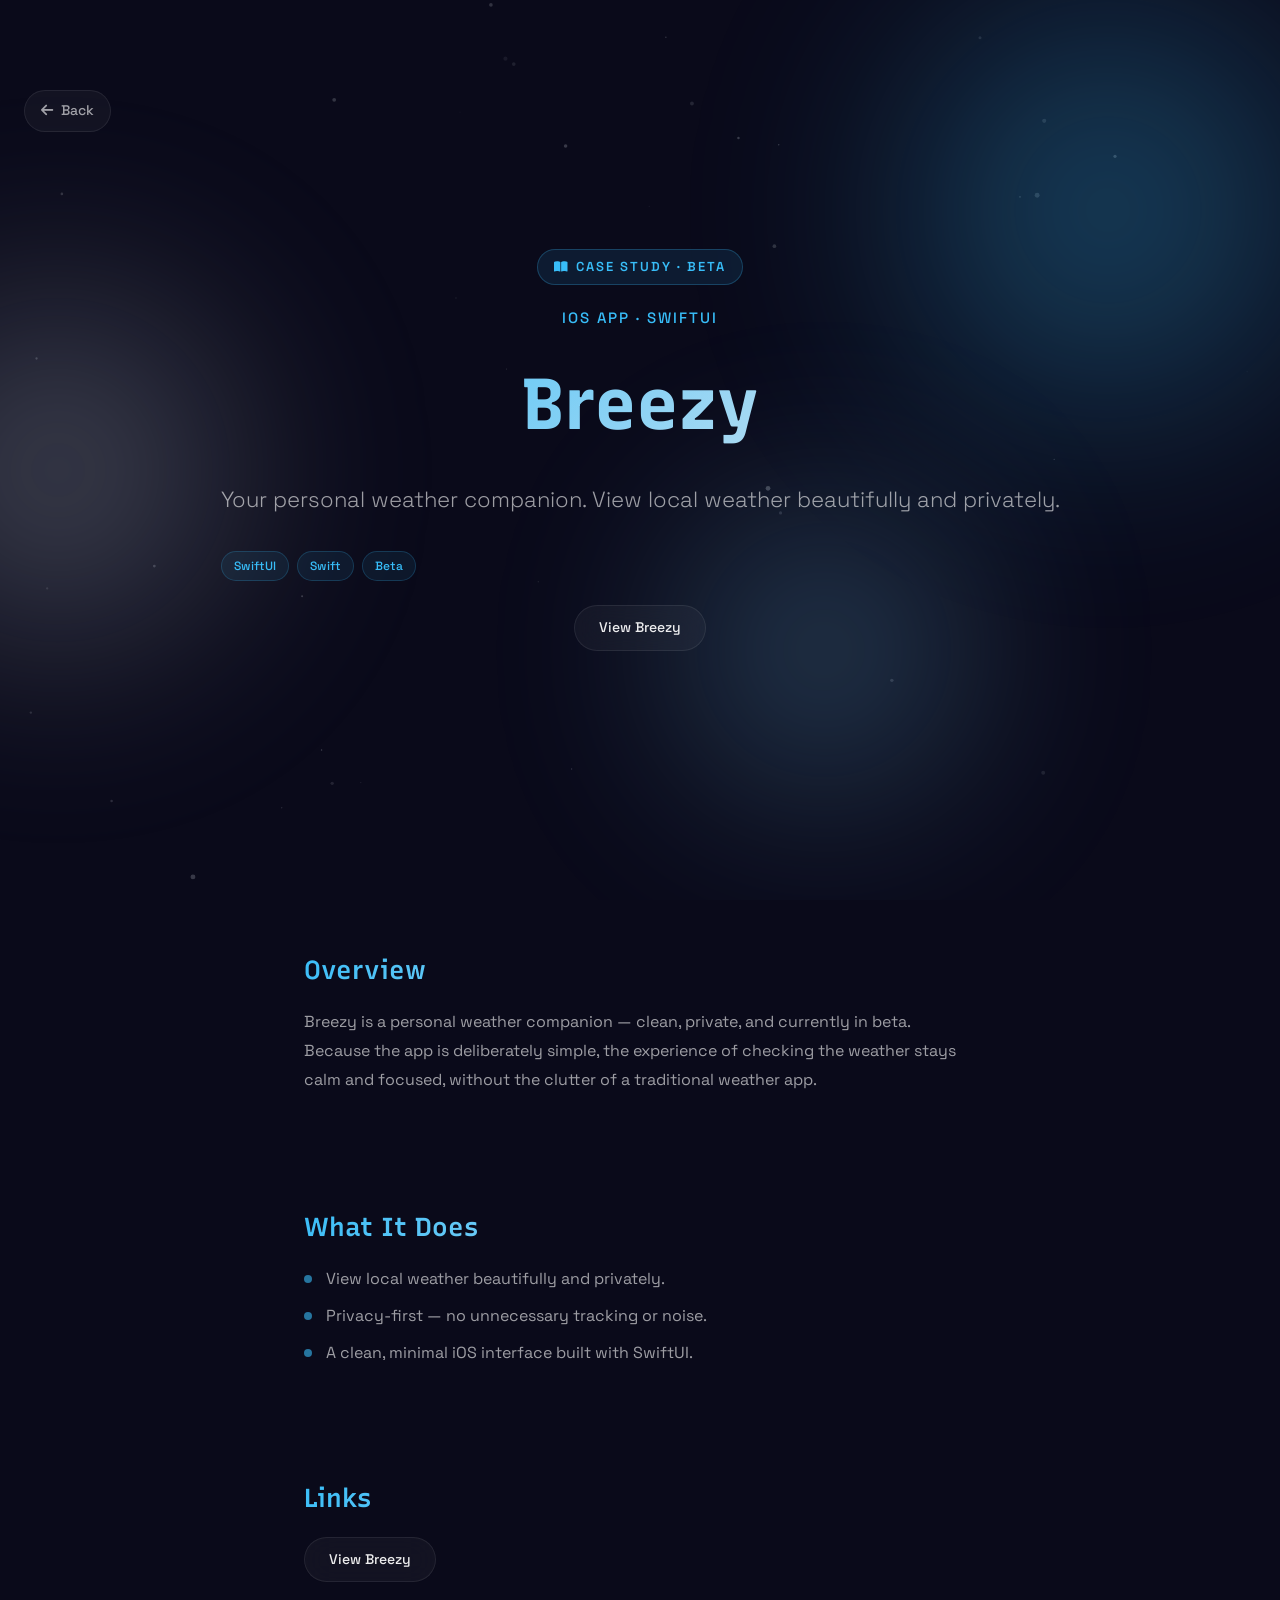
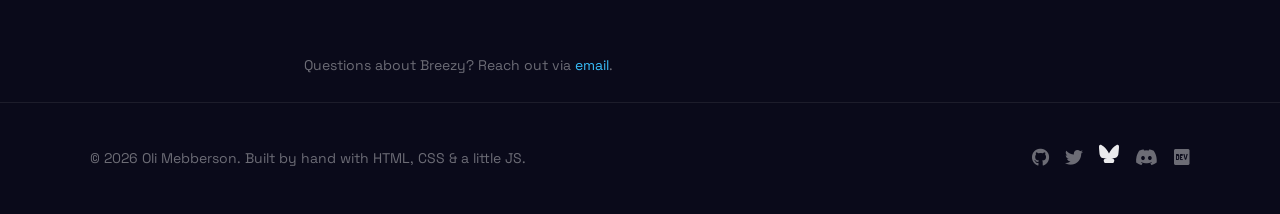
==== projects/breezy/index.html @ ae1f7c69 "Add Ask Oli floating chat backed by Groq via Cloudflare Worker. Scope the assistant to Oli and his p" ====
<!DOCTYPE html>
<html lang="en">

<head>
    <meta charset="UTF-8">
    <meta name="viewport" content="width=device-width, initial-scale=1.0">
    <meta name="description" content="Breezy — your personal weather companion. View local weather beautifully and privately. Currently in beta.">
    <meta property="og:title" content="Breezy | Oli Mebberson">
    <meta property="og:description" content="Your personal weather companion. View local weather beautifully and privately. Currently in beta.">
    <meta property="og:url" content="https://oli.mebberson.com/projects/breezy/">
    <meta property="og:type" content="website">
    <meta name="twitter:card" content="summary_large_image">
    <meta name="twitter:title" content="Breezy | Oli Mebberson">
    <meta name="twitter:description" content="Your personal weather companion. View local weather beautifully and privately.">
    <title>Breezy | Oli Mebberson</title>
    <link rel="preconnect" href="https://fonts.googleapis.com">
    <link rel="preconnect" href="https://fonts.gstatic.com" crossorigin>
    <link href="https://fonts.googleapis.com/css2?family=Recursive:wght@400;600;700&family=Space+Grotesk:wght@300;400;500;600;700&display=swap" rel="stylesheet">
    <link rel="stylesheet" href="../../styles.css">
    <link href="https://cdnjs.cloudflare.com/ajax/libs/font-awesome/6.5.1/css/all.min.css" rel="stylesheet">
    <link rel="icon" href="../../images/favicon.png" type="image/x-icon">
</head>

<body>
    <div id="loader" class="loader">
        <div class="loader-spinner"></div>
    </div>

    <div id="toast" class="toast">Copied!</div>

    <div id="scroll-progress"></div>

    <canvas id="particles"></canvas>

    <nav id="navbar" class="navbar">
        <div class="nav-inner">
            <a href="../../" class="nav-logo">OM</a>
            <div class="nav-links">
                <a href="../../#about" class="nav-link">About</a>
                <a href="../../#projects" class="nav-link">Projects</a>
                <a href="../../#timeline" class="nav-link">Journey</a>
                <a href="../../#tech-stack" class="nav-link">Tech</a>
                <a href="../../#contact" class="nav-link">Contact</a>
            </div>
            <button class="nav-toggle" aria-label="Toggle navigation">
                <span></span>
                <span></span>
                <span></span>
            </button>
        </div>
        <div class="nav-mobile">
            <a href="../../#about" class="nav-link">About</a>
            <a href="../../#projects" class="nav-link">Projects</a>
            <a href="../../#timeline" class="nav-link">Journey</a>
            <a href="../../#tech-stack" class="nav-link">Tech</a>
            <a href="../../#contact" class="nav-link">Contact</a>
        </div>
    </nav>

    <div class="orbs" aria-hidden="true">
        <div class="orb-parallax orb-parallax-1">
            <div class="orb orb-1"></div>
        </div>
        <div class="orb-parallax orb-parallax-2">
            <div class="orb orb-2"></div>
        </div>
        <div class="orb-parallax orb-parallax-3">
            <div class="orb orb-3"></div>
        </div>
    </div>

    <header>
        <section id="hero">
            <a href="../../#projects" class="project-back"><i class="fas fa-arrow-left"></i>&nbsp; Back</a>
            <div class="hero-content">
                <span class="case-study-tag"><i class="fas fa-book-open"></i>Case Study &middot; Beta</span>
                <div class="project-hero-role">iOS App &middot; SwiftUI</div>
                <h1>Breezy</h1>
                <p>Your personal weather companion. View local weather beautifully and privately.</p>
                <div class="cs-meta">
                    <span class="tag">SwiftUI</span>
                    <span class="tag">Swift</span>
                    <span class="tag">Beta</span>
                </div>
                <div class="cs-links" style="justify-content: center;">
                    <a href="https://olii-dev.github.io/breezy-site/" target="_blank"
                        class="project-link">View Breezy</a>
                </div>
            </div>
        </section>
    </header>

    <main>
        <section class="cs-section">
            <h2>Overview</h2>
            <p>Breezy is a personal weather companion — clean, private, and currently in beta. Because the app is
                deliberately simple, the experience of checking the weather stays calm and focused, without the
                clutter of a traditional weather app.</p>
        </section>

        <section class="cs-section">
            <h2>What It Does</h2>
            <ul>
                <li>View local weather beautifully and privately.</li>
                <li>Privacy-first — no unnecessary tracking or noise.</li>
                <li>A clean, minimal iOS interface built with SwiftUI.</li>
            </ul>
        </section>

        <section class="cs-section">
            <h2>Links</h2>
            <div class="cs-links">
                <a href="https://olii-dev.github.io/breezy-site/" target="_blank"
                    class="project-link">View Breezy</a>
            </div>
        </section>

        <div class="cs-note">
            <p>Questions about Breezy? Reach out via <a href="mailto:oli@mebberson.com"
                    class="fancy-underline" id="email-copy">email</a>.</p>
        </div>
    </main>

    <footer>
        <div class="footer-inner">
            <p>&copy; 2026 Oli Mebberson. Built by hand with HTML, CSS & a little JS.</p>
            <div class="footer-links">
                <a href="https://github.com/olii-dev" target="_blank" aria-label="GitHub"><i class="fab fa-github"></i></a>
                <a href="https://twitter.com/olii_dev" target="_blank" aria-label="Twitter"><i class="fab fa-twitter"></i></a>
                <a href="https://bsky.app/profile/funnylollypop.bsky.social" target="_blank" aria-label="Bluesky"><svg class="social-icon" viewBox="0 0 64 57" fill="currentColor" xmlns="http://www.w3.org/2000/svg"><path d="M13.873 3.805C21.21 9.332 29.103 20.537 32 26.55c2.897-6.013 10.79-17.218 18.127-22.745C56.965-2.284 64-4.436 64 6.13c0 2.566-1.468 21.533-2.326 24.63C59.18 40.79 48.438 43.73 38.265 41.14c10.932 1.89 13.686 7.724 7.69 15.858L32 57l-13.955-.002c-5.996-8.134-3.242-13.968 7.69-15.858-15.173 2.59-20.915-.35-23.409-10.38C1.468 27.663 0 8.696 0 6.13 0-4.436 7.035-2.284 13.873 3.805z"/></svg></a>
                <a href="https://discord.gg/Trxcqusfgc" target="_blank" aria-label="Discord"><i class="fab fa-discord"></i></a>
                <a href="https://dev.to/oliidev" target="_blank" aria-label="Dev.to"><i class="fab fa-dev"></i></a>
            </div>
        </div>
    </footer>

    <button id="back-to-top" class="back-to-top" aria-label="Back to top">
        <i class="fas fa-arrow-up"></i>
    </button>

    <script src="../../script.js"></script>
</body>

</html>
---- styles.css ----
@property --angle {
    syntax: '<angle>';
    initial-value: 0deg;
    inherits: false;
}

:root {
    --bg: #0a0a1a;
    --surface: rgba(255, 255, 255, 0.04);
    --surface-hover: rgba(255, 255, 255, 0.08);
    --glass-border: rgba(255, 255, 255, 0.08);
    --glass-border-hover: rgba(255, 255, 255, 0.15);
    --blur: 16px;
    --blur-strong: 24px;
    --accent-1: #38bdf8;
    --accent-2: #e2e8f0;
    --accent-gradient: linear-gradient(135deg, var(--accent-1), var(--accent-2));
    --text-primary: rgba(255, 255, 255, 0.92);
    --text-secondary: rgba(255, 255, 255, 0.6);
    --text-muted: rgba(255, 255, 255, 0.4);
    --font-heading: 'Recursive', sans-serif;
    --font-body: 'Space Grotesk', sans-serif;
    --radius-sm: 10px;
    --radius-md: 16px;
    --radius-lg: 24px;
    --radius-pill: 999px;
    --transition: 0.3s cubic-bezier(0.4, 0, 0.2, 1);
}

* {
    margin: 0;
    padding: 0;
    box-sizing: border-box;
}

::selection {
    background: rgba(56, 189, 248, 0.3);
    color: var(--text-primary);
}

html {
    scroll-behavior: smooth;
}

::-webkit-scrollbar {
    width: 8px;
}

::-webkit-scrollbar-track {
    background: var(--bg);
}

::-webkit-scrollbar-thumb {
    background: rgba(255, 255, 255, 0.1);
    border-radius: 4px;
}

::-webkit-scrollbar-thumb:hover {
    background: rgba(255, 255, 255, 0.2);
}

#loader {
    position: fixed;
    top: 0;
    left: 0;
    width: 100%;
    height: 100%;
    background: var(--bg);
    z-index: 9999;
    display: flex;
    justify-content: center;
    align-items: center;
    transition: opacity 0.4s ease;
}

#loader.hidden {
    opacity: 0;
    pointer-events: none;
}

.loader-spinner {
    width: 36px;
    height: 36px;
    border-radius: 50%;
    border: 3px solid var(--glass-border);
    border-top-color: var(--accent-1);
    animation: spin 0.8s linear infinite;
}

@keyframes spin {
    to { transform: rotate(360deg); }
}

#toast {
    position: fixed;
    bottom: 80px;
    left: 50%;
    transform: translateX(-50%) translateY(10px);
    z-index: 9998;
    background: var(--surface);
    backdrop-filter: blur(var(--blur));
    -webkit-backdrop-filter: blur(var(--blur));
    border: 1px solid var(--glass-border);
    color: var(--text-primary);
    font-family: var(--font-body);
    font-size: 14px;
    font-weight: 500;
    padding: 10px 24px;
    border-radius: var(--radius-pill);
    opacity: 0;
    pointer-events: none;
    transition: opacity 0.3s ease, transform 0.3s ease;
}

#toast.visible {
    opacity: 1;
    transform: translateX(-50%) translateY(0);
}

#scroll-progress {
    position: fixed;
    top: 0;
    left: 0;
    width: 0%;
    height: 3px;
    background: var(--accent-gradient);
    z-index: 1001;
    pointer-events: none;
    transition: width 0.1s linear;
}

#particles {
    position: fixed;
    top: 0;
    left: 0;
    width: 100%;
    height: 100%;
    z-index: 0;
    pointer-events: none;
}

body {
    font-family: var(--font-body);
    background-color: var(--bg);
    color: var(--text-primary);
    line-height: 1.7;
    overflow-x: hidden;
}

h1,
h2,
h3 {
    font-family: var(--font-heading);
    font-weight: 600;
}

a {
    text-decoration: none;
    color: inherit;
}

.orbs {
    position: fixed;
    top: 0;
    left: 0;
    width: 100%;
    height: 100%;
    pointer-events: none;
    z-index: 0;
    overflow: hidden;
}

.orb {
    position: absolute;
    border-radius: 50%;
    filter: blur(100px);
    opacity: 0.4;
    will-change: transform;
}

.orb-parallax {
    position: absolute;
    top: 0;
    left: 0;
    width: 100%;
    height: 100%;
    transition: transform 0.4s ease-out;
    pointer-events: none;
}

.orb-1 {
    width: 600px;
    height: 600px;
    background: radial-gradient(circle, var(--accent-1), transparent 70%);
    top: -10%;
    right: -10%;
    animation: orbFloat1 20s ease-in-out infinite;
}

.orb-2 {
    width: 500px;
    height: 500px;
    background: radial-gradient(circle, #cbd5e1, transparent 70%);
    bottom: 20%;
    left: -15%;
    animation: orbFloat2 25s ease-in-out infinite;
}

.orb-3 {
    width: 400px;
    height: 400px;
    background: radial-gradient(circle, #7dd3fc, transparent 70%);
    top: 50%;
    right: 20%;
    animation: orbFloat3 22s ease-in-out infinite;
}

@keyframes orbFloat1 {
    0%, 100% { transform: translate(0, 0) scale(1); }
    33% { transform: translate(-80px, 60px) scale(1.1); }
    66% { transform: translate(40px, -40px) scale(0.95); }
}

@keyframes orbFloat2 {
    0%, 100% { transform: translate(0, 0) scale(1); }
    33% { transform: translate(60px, -80px) scale(1.05); }
    66% { transform: translate(-30px, 50px) scale(1.1); }
}

@keyframes orbFloat3 {
    0%, 100% { transform: translate(0, 0) scale(1); }
    33% { transform: translate(-50px, -60px) scale(1.08); }
    66% { transform: translate(70px, 30px) scale(0.92); }
}

.navbar {
    position: fixed;
    top: 0;
    left: 0;
    width: 100%;
    z-index: 1000;
    padding: 16px 24px;
    opacity: 0;
    transform: translateY(-100%);
    transition: opacity 0.4s ease, transform 0.4s ease, background 0.3s ease;
}

.navbar.visible {
    opacity: 1;
    transform: translateY(0);
    background: rgba(10, 10, 26, 0.7);
    backdrop-filter: blur(var(--blur-strong));
    -webkit-backdrop-filter: blur(var(--blur-strong));
    border-bottom: 1px solid var(--glass-border);
}

.nav-inner {
    max-width: 1100px;
    margin: 0 auto;
    display: flex;
    align-items: center;
    justify-content: space-between;
}

.nav-logo {
    font-family: var(--font-heading);
    font-weight: 700;
    font-size: 20px;
    background: var(--accent-gradient);
    -webkit-background-clip: text;
    -webkit-text-fill-color: transparent;
    background-clip: text;
}

.nav-links {
    display: flex;
    gap: 8px;
}

.nav-link {
    font-size: 14px;
    font-weight: 500;
    color: var(--text-secondary);
    padding: 8px 16px;
    border-radius: var(--radius-pill);
    transition: color var(--transition), background var(--transition);
}

.nav-link:hover,
.nav-link.active {
    color: var(--text-primary);
    background: var(--surface-hover);
}

.nav-toggle {
    display: none;
    flex-direction: column;
    gap: 5px;
    background: none;
    border: none;
    cursor: pointer;
    padding: 8px;
}

.nav-toggle span {
    display: block;
    width: 22px;
    height: 2px;
    background: var(--text-secondary);
    border-radius: 2px;
    transition: transform var(--transition), opacity var(--transition);
}

.nav-toggle.active span:nth-child(1) {
    transform: rotate(45deg) translate(5px, 5px);
}

.nav-toggle.active span:nth-child(2) {
    opacity: 0;
}

.nav-toggle.active span:nth-child(3) {
    transform: rotate(-45deg) translate(5px, -5px);
}

.nav-mobile {
    display: none;
    flex-direction: column;
    gap: 4px;
    padding: 8px 0;
}

.nav-mobile.open {
    display: flex;
}

.nav-mobile .nav-link {
    padding: 12px 16px;
}

#hero {
    min-height: 100vh;
    display: flex;
    justify-content: center;
    align-items: center;
    text-align: center;
    position: relative;
    z-index: 1;
    padding: 20px;
}

.hero-content h1 {
    font-size: 72px;
    font-weight: 700;
    letter-spacing: -1px;
    background: var(--accent-gradient);
    -webkit-background-clip: text;
    -webkit-text-fill-color: transparent;
    background-clip: text;
    margin-bottom: 16px;
    animation: heroFadeIn 1s ease-out;
}

.hero-content > p {
    font-size: 22px;
    font-weight: 300;
    color: var(--text-secondary);
    margin-bottom: 32px;
    animation: heroFadeIn 1s ease-out 0.15s both;
}

.social-links {
    display: flex;
    gap: 16px;
    justify-content: center;
    align-items: center;
    animation: heroFadeIn 1s ease-out 0.3s both;
}

.social-link {
    display: flex;
    justify-content: center;
    align-items: center;
    width: 48px;
    height: 48px;
    border-radius: 50%;
    background: var(--surface);
    backdrop-filter: blur(var(--blur));
    -webkit-backdrop-filter: blur(var(--blur));
    border: 1px solid var(--glass-border);
    transition: transform var(--transition), background var(--transition), border-color var(--transition), box-shadow var(--transition);
}

.social-link:hover {
    transform: translateY(-2px);
    background: var(--surface-hover);
    border-color: var(--glass-border-hover);
    box-shadow: 0 8px 32px rgba(56, 189, 248, 0.15);
}

.social-link i {
    font-size: 20px;
    color: var(--text-primary);
}

.social-icon {
    width: 20px;
    height: 20px;
    color: var(--text-primary);
}

.section {
    padding: 100px 24px;
    text-align: center;
    position: relative;
    z-index: 1;
}

.section::after {
    content: '';
    display: block;
    width: 200px;
    height: 1px;
    margin: 60px auto 0;
    background: linear-gradient(90deg, transparent, var(--accent-1), var(--accent-2), transparent);
    opacity: 0.2;
}

.section:last-of-type::after {
    display: none;
}

.section h2 {
    font-size: 36px;
    background: var(--accent-gradient);
    -webkit-background-clip: text;
    -webkit-text-fill-color: transparent;
    background-clip: text;
    margin-bottom: 32px;
}

.section > p {
    font-size: 18px;
    max-width: 640px;
    margin: 0 auto;
    color: var(--text-secondary);
    line-height: 1.8;
}

.fancy-underline {
    position: relative;
    display: inline-block;
    color: var(--accent-1);
}

.fancy-underline::after {
    content: '';
    position: absolute;
    bottom: -2px;
    left: 0;
    width: 0;
    height: 2px;
    background: var(--accent-gradient);
    border-radius: 2px;
    transition: width 0.4s ease;
}

.fancy-underline:hover::after {
    width: 100%;
}

.pill-container {
    display: flex;
    justify-content: center;
    align-items: center;
    gap: 12px;
    flex-wrap: wrap;
    margin-top: 40px;
}

.pill {
    background: var(--surface);
    backdrop-filter: blur(var(--blur));
    -webkit-backdrop-filter: blur(var(--blur));
    border: 1px solid var(--glass-border);
    padding: 10px 20px;
    border-radius: var(--radius-pill);
    display: flex;
    align-items: center;
    gap: 10px;
    transition: transform var(--transition), border-color var(--transition), background var(--transition);
}

.pill:hover {
    transform: translateY(-2px);
    border-color: var(--glass-border-hover);
    background: var(--surface-hover);
}

.pill i {
    font-size: 14px;
    color: var(--accent-1);
}

.pill span {
    font-size: 14px;
    font-weight: 500;
    color: var(--text-secondary);
}

.tech-stack-container {
    display: flex;
    justify-content: center;
    align-items: center;
    gap: 16px;
    flex-wrap: wrap;
    max-width: 600px;
    margin: 0 auto;
}

.tech-stack-item {
    background: var(--surface);
    backdrop-filter: blur(var(--blur));
    -webkit-backdrop-filter: blur(var(--blur));
    border: 1px solid var(--glass-border);
    width: 110px;
    height: 110px;
    padding: 16px;
    border-radius: var(--radius-md);
    display: flex;
    flex-direction: column;
    align-items: center;
    justify-content: center;
    gap: 10px;
    transition: transform var(--transition), border-color var(--transition), background var(--transition), box-shadow var(--transition);
}

.tech-stack-item:hover {
    transform: translateY(-4px);
    border-color: var(--glass-border-hover);
    background: var(--surface-hover);
    box-shadow: 0 8px 32px rgba(56, 189, 248, 0.1);
}

.tech-stack-item i {
    font-size: 32px;
    background: var(--accent-gradient);
    -webkit-background-clip: text;
    -webkit-text-fill-color: transparent;
    background-clip: text;
}

.tech-stack-item span {
    font-size: 13px;
    font-weight: 500;
    color: var(--text-secondary);
}

.projects-container {
    display: flex;
    justify-content: center;
    align-items: stretch;
    gap: 24px;
    flex-wrap: wrap;
    max-width: 1000px;
    margin: 0 auto;
}

.featured-wrapper {
    width: 100%;
    display: flex;
    justify-content: center;
    order: -1;
    margin-bottom: 16px;
}

.project {
    position: relative;
    background: var(--surface);
    backdrop-filter: blur(var(--blur));
    -webkit-backdrop-filter: blur(var(--blur));
    border: 1px solid var(--glass-border);
    padding: 32px;
    border-radius: var(--radius-md);
    text-align: center;
    display: flex;
    flex-direction: column;
    align-items: center;
    justify-content: center;
    transition: transform 0.15s ease-out, border-color var(--transition), box-shadow var(--transition);
    width: 280px;
    overflow: hidden;
}

.project::before {
    content: '';
    position: absolute;
    top: 0;
    left: 0;
    width: 100%;
    height: 100%;
    background: radial-gradient(250px circle at var(--glow-x, 50%) var(--glow-y, 50%), rgba(56, 189, 248, 0.08), transparent);
    opacity: 0;
    transition: opacity 0.3s ease;
    pointer-events: none;
    z-index: 0;
    border-radius: var(--radius-md);
}

.project:hover::before {
    opacity: 1;
}

.project-card-link {
    position: absolute;
    top: 0;
    left: 0;
    width: 100%;
    height: 100%;
    border-radius: var(--radius-md);
    z-index: 1;
}

.project h3,
.project p,
.project-links,
.project .badge {
    position: relative;
    z-index: 2;
}

.project:hover {
    border-color: var(--glass-border-hover);
    box-shadow: 0 12px 40px rgba(0, 0, 0, 0.3);
}

.project.featured {
    max-width: 600px;
    width: 100%;
    background: rgba(56, 189, 248, 0.04);
    padding: 40px;
    border: 1px solid rgba(56, 189, 248, 0.2);
    overflow: visible;
}

.project.featured:hover {
    border-color: rgba(56, 189, 248, 0.35);
    box-shadow: 0 12px 48px rgba(56, 189, 248, 0.08);
}

.project h3 {
    font-size: 24px;
    color: var(--text-primary);
    margin-bottom: 12px;
    display: flex;
    align-items: center;
    justify-content: center;
    gap: 10px;
}

.project.featured h3 {
    font-size: 32px;
}

.project p {
    font-size: 15px;
    color: var(--text-secondary);
    margin-bottom: 24px;
    line-height: 1.6;
}

.project.featured p {
    font-size: 17px;
    max-width: 500px;
}

.badge {
    font-family: var(--font-body);
    font-size: 11px;
    font-weight: 600;
    text-transform: uppercase;
    letter-spacing: 1px;
    padding: 3px 10px;
    border-radius: var(--radius-pill);
    background: rgba(56, 189, 248, 0.15);
    color: var(--accent-1);
    border: 1px solid rgba(56, 189, 248, 0.3);
}

.project-links {
    display: flex;
    gap: 12px;
    flex-wrap: wrap;
    justify-content: center;
}

.project-link {
    font-family: var(--font-body);
    font-size: 14px;
    font-weight: 500;
    color: var(--text-primary);
    background: var(--surface);
    backdrop-filter: blur(var(--blur));
    -webkit-backdrop-filter: blur(var(--blur));
    border: 1px solid var(--glass-border);
    padding: 10px 24px;
    border-radius: var(--radius-pill);
    transition: background var(--transition), border-color var(--transition), transform var(--transition), box-shadow var(--transition);
    display: inline-flex;
    align-items: center;
    gap: 6px;
}

.project-link:hover {
    background: var(--surface-hover);
    border-color: var(--glass-border-hover);
    transform: translateY(-1px);
    box-shadow: 0 4px 20px rgba(0, 0, 0, 0.2);
}

.project-link i {
    font-size: 13px;
}

.timeline-container {
    display: flex;
    flex-direction: column;
    align-items: center;
    position: relative;
    max-width: 600px;
    margin: 0 auto;
}

.timeline-container::before {
    content: '';
    width: 2px;
    height: 100%;
    background: linear-gradient(to bottom, var(--accent-1), var(--accent-2), transparent);
    position: absolute;
    top: 0;
    left: 50%;
    transform: translateX(-50%);
    opacity: 0.3;
}

.timeline-item {
    width: 100%;
    margin: 16px 0;
    position: relative;
}

.timeline-content {
    background: var(--surface);
    backdrop-filter: blur(var(--blur));
    -webkit-backdrop-filter: blur(var(--blur));
    border: 1px solid var(--glass-border);
    border-left: 3px solid var(--accent-1);
    padding: 24px;
    border-radius: var(--radius-md);
    position: relative;
    z-index: 1;
    cursor: pointer;
    transition: border-color var(--transition), box-shadow var(--transition);
    text-align: left;
}

.timeline-content:hover {
    border-color: var(--glass-border-hover);
    box-shadow: 0 4px 24px rgba(0, 0, 0, 0.2);
}

.timeline-date {
    font-size: 13px;
    font-weight: 600;
    color: var(--accent-1);
    text-transform: uppercase;
    letter-spacing: 1px;
    display: block;
    margin-bottom: 8px;
}

.timeline-content h3 {
    font-size: 20px;
    color: var(--text-primary);
    margin-bottom: 8px;
}

.timeline-content > p {
    font-size: 15px;
    color: var(--text-secondary);
    margin: 0;
    line-height: 1.6;
    text-align: left;
}

.timeline-extra {
    max-height: 0;
    overflow: hidden;
    transition: max-height 0.5s cubic-bezier(0.4, 0, 0.2, 1), margin-top 0.3s ease, opacity 0.3s ease;
    opacity: 0;
    margin-top: 0;
}

.timeline-content.expanded .timeline-extra {
    max-height: 200px;
    opacity: 1;
    margin-top: 16px;
}

.timeline-extra p {
    font-size: 14px;
    color: var(--text-muted);
    line-height: 1.6;
    text-align: left;
}

footer {
    position: relative;
    z-index: 1;
    padding: 40px 24px;
    border-top: 1px solid var(--glass-border);
}

.footer-inner {
    max-width: 1100px;
    margin: 0 auto;
    display: flex;
    justify-content: space-between;
    align-items: center;
}

.footer-inner p {
    font-size: 14px;
    color: var(--text-muted);
    margin: 0;
    text-align: left;
}

.footer-links {
    display: flex;
    gap: 16px;
}

.footer-links a {
    color: var(--text-muted);
    font-size: 18px;
    transition: color var(--transition);
}

.footer-links a:hover {
    color: var(--accent-1);
}

.reveal {
    opacity: 0;
    transform: translateY(24px);
    transition: opacity 0.7s cubic-bezier(0.4, 0, 0.2, 1), transform 0.7s cubic-bezier(0.4, 0, 0.2, 1);
}

.reveal.visible {
    opacity: 1;
    transform: translateY(0);
}

.back-to-top {
    position: fixed;
    bottom: 24px;
    right: 24px;
    z-index: 999;
    width: 44px;
    height: 44px;
    border-radius: 50%;
    background: var(--surface);
    backdrop-filter: blur(var(--blur));
    -webkit-backdrop-filter: blur(var(--blur));
    border: 1px solid var(--glass-border);
    color: var(--text-primary);
    font-size: 16px;
    cursor: pointer;
    display: flex;
    align-items: center;
    justify-content: center;
    opacity: 0;
    pointer-events: none;
    transform: translateY(10px);
    transition: opacity 0.3s ease, transform 0.3s ease, background var(--transition), border-color var(--transition), box-shadow var(--transition);
}

.back-to-top.visible {
    opacity: 1;
    pointer-events: auto;
    transform: translateY(0);
}

.back-to-top:hover {
    background: var(--surface-hover);
    border-color: var(--glass-border-hover);
    box-shadow: 0 8px 32px rgba(56, 189, 248, 0.15);
    transform: translateY(-2px);
}

.typed-cursor {
    font-weight: 300;
    color: var(--accent-1);
    animation: cursorBlink 0.7s step-end infinite;
}

@keyframes cursorBlink {
    0%, 100% { opacity: 1; }
    50% { opacity: 0; }
}

@keyframes heroFadeIn {
    from {
        opacity: 0;
        transform: translateY(20px);
    }
    to {
        opacity: 1;
        transform: translateY(0);
    }
}

@media (max-width: 768px) {
    .nav-links {
        display: none;
    }

    .nav-toggle {
        display: flex;
    }

    .hero-content h1 {
        font-size: 48px;
    }

    .hero-content > p {
        font-size: 18px;
    }

    .section {
        padding: 80px 20px;
    }

    .section h2 {
        font-size: 28px;
    }

    .project {
        width: 100%;
        max-width: 340px;
    }

    .project.featured {
        padding: 28px;
    }

    .timeline-container::before {
        left: 20px;
    }

    .timeline-content {
        border-left-width: 2px;
        padding: 20px;
    }

    .footer-inner {
        flex-direction: column;
        gap: 16px;
        text-align: center;
    }

    .footer-inner p {
        text-align: center;
    }
}

@media (max-width: 480px) {
    .hero-content h1 {
        font-size: 38px;
    }

    .hero-content > p {
        font-size: 16px;
    }

    .tech-stack-item {
        width: 95px;
        height: 95px;
    }

    .tech-stack-item i {
        font-size: 26px;
    }

    .project.featured h3 {
        font-size: 26px;
    }

    .pill {
        padding: 8px 16px;
    }
}

/* ---------- Project pages ---------- */

.case-study-tag {
    display: inline-block;
    font-size: 13px;
    font-weight: 600;
    text-transform: uppercase;
    letter-spacing: 2px;
    color: var(--accent-1);
    background: rgba(56, 189, 248, 0.1);
    border: 1px solid rgba(56, 189, 248, 0.25);
    padding: 6px 16px;
    border-radius: var(--radius-pill);
    margin-bottom: 20px;
    animation: heroFadeIn 1s ease-out 0.15s both;
}

.case-study-tag i {
    margin-right: 6px;
    font-size: 12px;
}

.project-hero-role {
    display: block;
    font-size: 15px;
    font-weight: 500;
    text-transform: uppercase;
    letter-spacing: 2px;
    color: var(--accent-1);
    margin: 0 0 12px;
    animation: heroFadeIn 1s ease-out 0.2s both;
}

.project-back {
    position: absolute;
    top: 90px;
    left: 24px;
    font-size: 14px;
    font-weight: 500;
    color: var(--text-secondary);
    padding: 8px 16px;
    border-radius: var(--radius-pill);
    border: 1px solid var(--glass-border);
    background: var(--surface);
    transition: color var(--transition), border-color var(--transition), background var(--transition);
    animation: heroFadeIn 1s ease-out 0.4s both;
}

.project-back:hover {
    color: var(--text-primary);
    border-color: var(--glass-border-hover);
    background: var(--surface-hover);
}

.cs-section {
    max-width: 720px;
    margin: 0 auto;
    padding: 48px 24px;
    text-align: left;
    position: relative;
    z-index: 1;
}

.cs-section h2 {
    font-family: var(--font-heading);
    font-size: 26px;
    font-weight: 600;
    background: var(--accent-gradient);
    -webkit-background-clip: text;
    -webkit-text-fill-color: transparent;
    background-clip: text;
    margin-bottom: 16px;
}

.cs-section h3 {
    font-size: 18px;
    color: var(--text-primary);
    margin: 28px 0 10px;
}

.cs-section p {
    font-size: 16px;
    color: var(--text-secondary);
    line-height: 1.8;
    margin-bottom: 14px;
}

.cs-section ul {
    list-style: none;
    margin: 0 0 14px;
}

.cs-section ul li {
    position: relative;
    font-size: 16px;
    color: var(--text-secondary);
    line-height: 1.7;
    padding-left: 22px;
    margin-bottom: 10px;
}

.cs-section ul li::before {
    content: '';
    position: absolute;
    left: 0;
    top: 10px;
    width: 8px;
    height: 8px;
    border-radius: 50%;
    background: var(--accent-1);
    opacity: 0.6;
}

.cs-meta {
    display: flex;
    flex-wrap: wrap;
    gap: 8px;
    margin: 8px 0 24px;
}

.tag {
    font-family: var(--font-body);
    font-size: 12px;
    font-weight: 500;
    color: var(--accent-1);
    background: rgba(56, 189, 248, 0.08);
    border: 1px solid rgba(56, 189, 248, 0.2);
    padding: 4px 12px;
    border-radius: var(--radius-pill);
}

.cs-links {
    display: flex;
    gap: 12px;
    flex-wrap: wrap;
    margin-top: 8px;
}

.cs-note {
    max-width: 720px;
    margin: 0 auto;
    padding: 24px;
    text-align: left;
    position: relative;
    z-index: 1;
}

.cs-note p {
    font-size: 14px;
    color: var(--text-muted);
    line-height: 1.7;
}

/* Ask Oli — floating Quark chat */
.ask-oli {
    position: fixed;
    right: 24px;
    bottom: 24px;
    z-index: 1000;
    font-family: var(--font-body);
}

.ask-oli-fab {
    display: inline-flex;
    align-items: center;
    gap: 10px;
    height: 48px;
    padding: 0 18px 0 16px;
    border: 1px solid var(--glass-border);
    border-radius: var(--radius-pill);
    background: rgba(10, 10, 26, 0.72);
    backdrop-filter: blur(var(--blur-strong));
    -webkit-backdrop-filter: blur(var(--blur-strong));
    color: var(--text-primary);
    cursor: pointer;
    box-shadow: 0 12px 40px rgba(0, 0, 0, 0.35);
    transition: background var(--transition), border-color var(--transition), transform var(--transition), box-shadow var(--transition);
}

.ask-oli-fab:hover {
    background: var(--surface-hover);
    border-color: var(--glass-border-hover);
    transform: translateY(-2px);
    box-shadow: 0 16px 40px rgba(56, 189, 248, 0.18);
}

.ask-oli-fab i {
    color: var(--accent-1);
    font-size: 16px;
}

.ask-oli-fab-label {
    font-size: 14px;
    font-weight: 500;
    letter-spacing: 0.01em;
}

.ask-oli.is-open .ask-oli-fab {
    opacity: 0;
    pointer-events: none;
    transform: scale(0.9);
}

.ask-oli-panel {
    position: absolute;
    right: 0;
    bottom: 0;
    width: min(380px, calc(100vw - 32px));
    height: min(560px, calc(100vh - 100px));
    display: flex;
    flex-direction: column;
    border-radius: var(--radius-md);
    border: 1px solid var(--glass-border);
    background: rgba(10, 10, 26, 0.88);
    backdrop-filter: blur(var(--blur-strong));
    -webkit-backdrop-filter: blur(var(--blur-strong));
    box-shadow: 0 24px 64px rgba(0, 0, 0, 0.45);
    overflow: hidden;
    animation: askOliIn 0.28s cubic-bezier(0.4, 0, 0.2, 1);
}

.ask-oli-panel[hidden] {
    display: none !important;
}

@keyframes askOliIn {
    from {
        opacity: 0;
        transform: translateY(12px) scale(0.98);
    }
    to {
        opacity: 1;
        transform: translateY(0) scale(1);
    }
}

.ask-oli-header {
    display: flex;
    align-items: center;
    justify-content: space-between;
    gap: 12px;
    padding: 14px 14px 12px 18px;
    border-bottom: 1px solid var(--glass-border);
}

.ask-oli-title {
    display: flex;
    flex-direction: column;
    gap: 2px;
    min-width: 0;
}

.ask-oli-name {
    font-family: var(--font-heading);
    font-size: 15px;
    font-weight: 600;
    color: var(--text-primary);
}

.ask-oli-model {
    font-size: 11px;
    color: var(--text-muted);
}

.ask-oli-close {
    width: 36px;
    height: 36px;
    border: none;
    border-radius: var(--radius-sm);
    background: transparent;
    color: var(--text-secondary);
    cursor: pointer;
    display: flex;
    align-items: center;
    justify-content: center;
    transition: background var(--transition), color var(--transition);
}

.ask-oli-close:hover {
    background: var(--surface-hover);
    color: var(--text-primary);
}

.ask-oli-messages {
    flex: 1;
    overflow-y: auto;
    padding: 16px 18px;
    display: flex;
    flex-direction: column;
    gap: 14px;
}

.ask-oli-empty {
    margin: auto;
    text-align: center;
    max-width: 260px;
    color: var(--text-secondary);
}

.ask-oli-empty strong {
    display: block;
    font-family: var(--font-heading);
    font-size: 16px;
    font-weight: 600;
    color: var(--text-primary);
    margin-bottom: 8px;
}

.ask-oli-empty p {
    font-size: 13px;
    line-height: 1.55;
    color: var(--text-muted);
}

.ask-oli-msg {
    display: flex;
    flex-direction: column;
    gap: 6px;
    max-width: 92%;
}

.ask-oli-msg.is-user {
    align-self: flex-end;
    align-items: flex-end;
}

.ask-oli-msg.is-bot {
    align-self: flex-start;
    align-items: flex-start;
}

.ask-oli-msg-meta {
    font-size: 11px;
    color: var(--text-muted);
}

.ask-oli-bubble {
    padding: 10px 14px;
    border-radius: 14px;
    font-size: 14px;
    line-height: 1.55;
    white-space: pre-wrap;
    word-break: break-word;
}

.ask-oli-msg.is-user .ask-oli-bubble {
    background: rgba(56, 189, 248, 0.16);
    border: 1px solid rgba(56, 189, 248, 0.28);
    color: var(--text-primary);
    border-bottom-right-radius: 4px;
}

.ask-oli-msg.is-bot .ask-oli-bubble {
    background: var(--surface);
    border: 1px solid var(--glass-border);
    color: var(--text-secondary);
    border-bottom-left-radius: 4px;
}

.ask-oli-bubble.is-thinking {
    color: var(--text-muted);
    font-style: italic;
}

.ask-oli-form {
    display: flex;
    align-items: center;
    gap: 8px;
    padding: 12px 14px 14px;
    border-top: 1px solid var(--glass-border);
}

.ask-oli-input {
    flex: 1;
    min-width: 0;
    height: 42px;
    padding: 0 14px;
    border-radius: var(--radius-pill);
    border: 1px solid var(--glass-border);
    background: var(--surface);
    color: var(--text-primary);
    font-family: var(--font-body);
    font-size: 14px;
    outline: none;
    transition: border-color var(--transition), background var(--transition);
}

.ask-oli-input::placeholder {
    color: var(--text-muted);
}

.ask-oli-input:focus {
    border-color: rgba(56, 189, 248, 0.45);
    background: var(--surface-hover);
}

.ask-oli-send {
    width: 42px;
    height: 42px;
    border: none;
    border-radius: 50%;
    background: var(--accent-1);
    color: #0a0a1a;
    cursor: pointer;
    display: flex;
    align-items: center;
    justify-content: center;
    flex-shrink: 0;
    transition: transform var(--transition), opacity var(--transition), box-shadow var(--transition);
}

.ask-oli-send:hover:not(:disabled) {
    transform: translateY(-1px);
    box-shadow: 0 8px 24px rgba(56, 189, 248, 0.35);
}

.ask-oli-send:disabled {
    opacity: 0.45;
    cursor: not-allowed;
}

body.has-ask-oli .back-to-top {
    right: 24px;
    bottom: 84px;
}

@media (max-width: 768px) {
    .ask-oli {
        right: 16px;
        bottom: 16px;
    }

    .ask-oli-panel {
        width: calc(100vw - 32px);
        height: min(70vh, calc(100vh - 88px));
    }

    .ask-oli-fab-label {
        display: none;
    }

    .ask-oli-fab {
        width: 48px;
        height: 48px;
        padding: 0;
        justify-content: center;
    }

    body.has-ask-oli .back-to-top {
        bottom: 76px;
        right: 16px;
    }
}
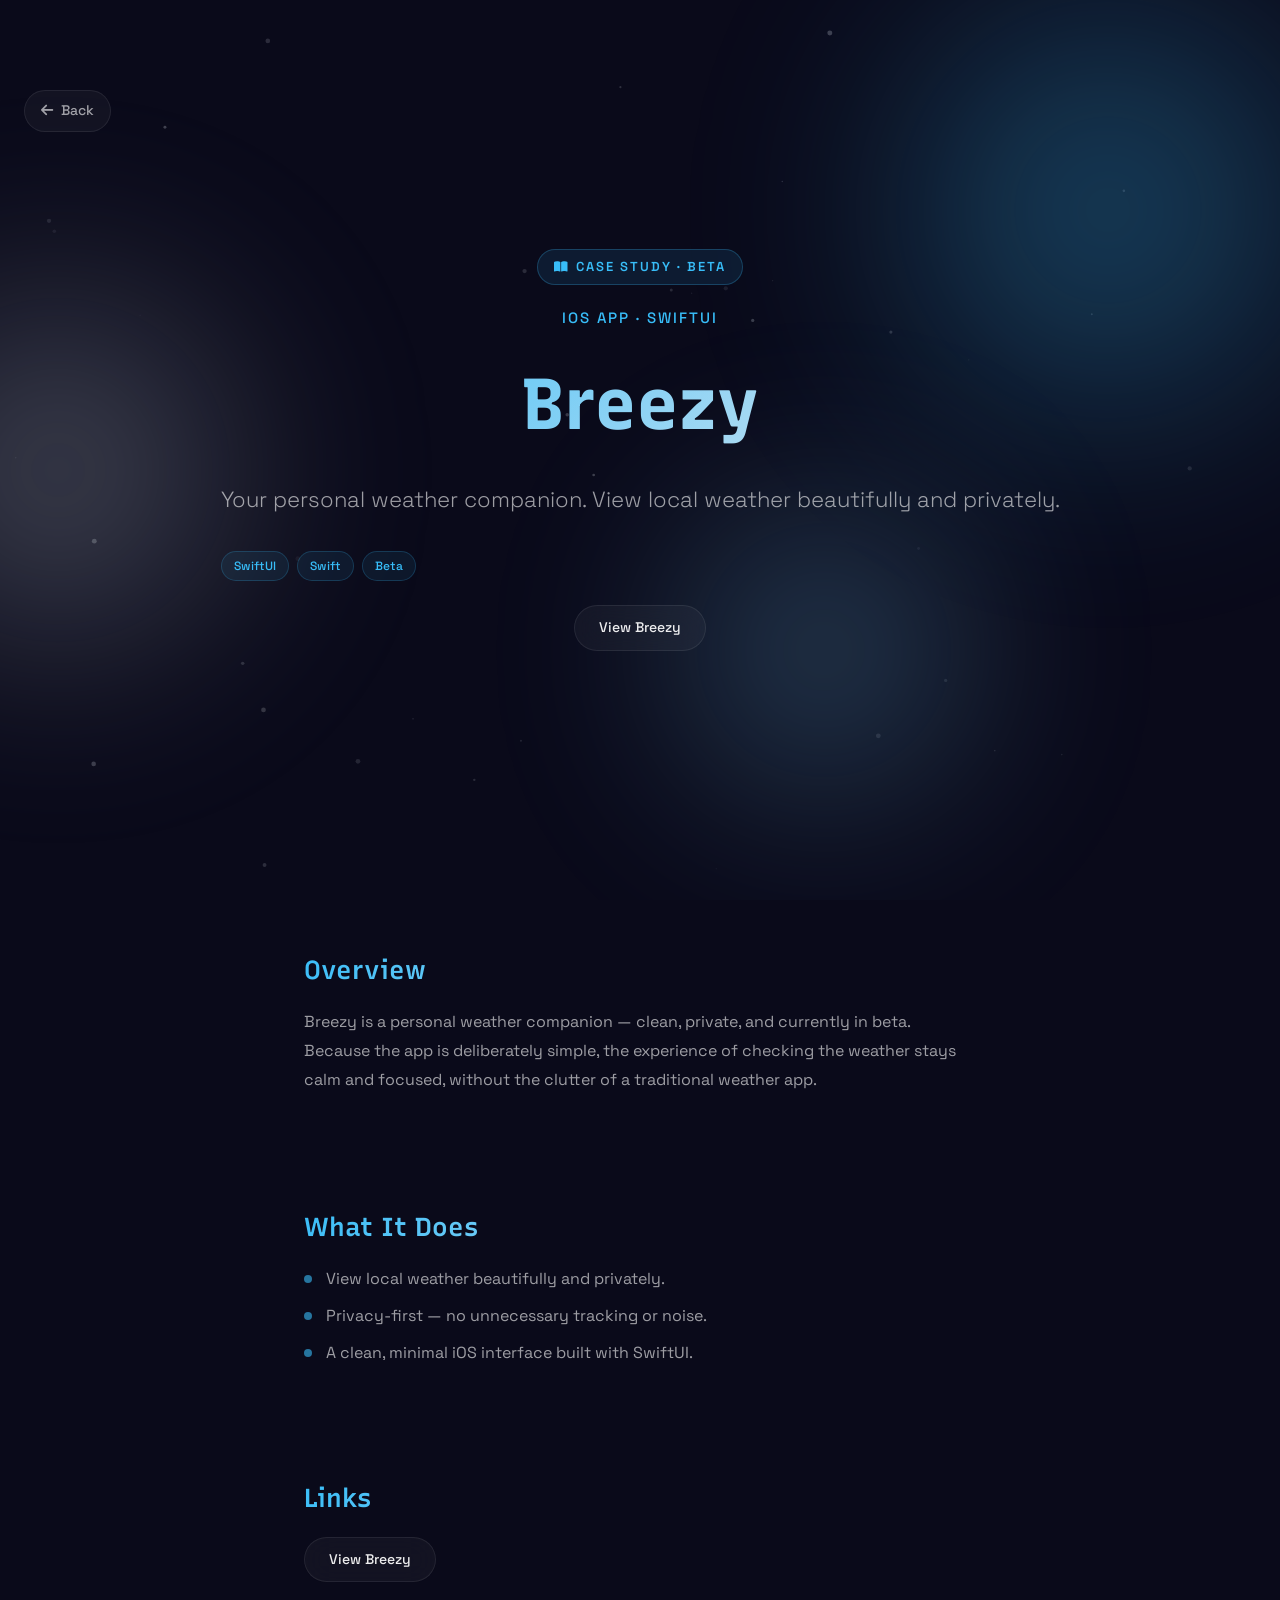
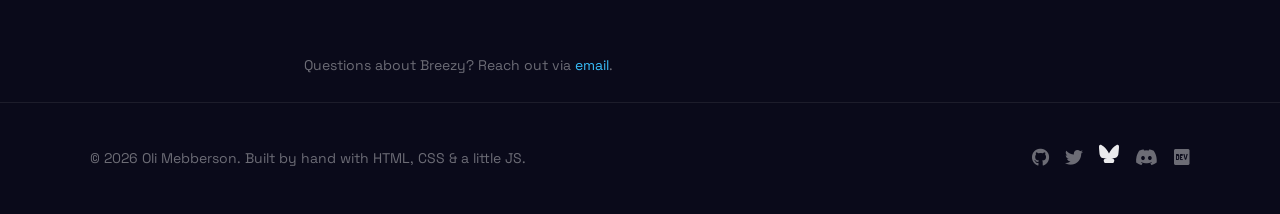
==== commit aa492f02: "Swap favicon for Mii avatar and shrink Lio prompts to ease Groq rate limits. Co-authored-by: Cursor " ====
--- a/projects/breezy/index.html
+++ b/projects/breezy/index.html
@@ -18,7 +18,7 @@
     <link href="https://fonts.googleapis.com/css2?family=Recursive:wght@400;600;700&family=Space+Grotesk:wght@300;400;500;600;700&display=swap" rel="stylesheet">
     <link rel="stylesheet" href="../../styles.css">
     <link href="https://cdnjs.cloudflare.com/ajax/libs/font-awesome/6.5.1/css/all.min.css" rel="stylesheet">
-    <link rel="icon" href="../../images/favicon.png" type="image/x-icon">
+    <link rel="icon" href="../../images/favicon.png?v=2" type="image/png">
 </head>
 
 <body>
--- a/styles.css
+++ b/styles.css
@@ -1155,7 +1155,7 @@
     line-height: 1.7;
 }
 
-/* Ask Oli — floating Quark chat */
+/* Lio — floating portfolio chat */
 .ask-oli {
     position: fixed;
     right: 24px;
@@ -1178,7 +1178,19 @@
     color: var(--text-primary);
     cursor: pointer;
     box-shadow: 0 12px 40px rgba(0, 0, 0, 0.35);
-    transition: background var(--transition), border-color var(--transition), transform var(--transition), box-shadow var(--transition);
+    transition: background var(--transition), border-color var(--transition), transform var(--transition), box-shadow var(--transition), opacity 0.25s ease;
+    animation: askOliFabIn 0.55s cubic-bezier(0.22, 1, 0.36, 1) both;
+}
+
+@keyframes askOliFabIn {
+    from {
+        opacity: 0;
+        transform: translateY(12px) scale(0.94);
+    }
+    to {
+        opacity: 1;
+        transform: translateY(0) scale(1);
+    }
 }
 
 .ask-oli-fab:hover {
@@ -1188,9 +1200,23 @@
     box-shadow: 0 16px 40px rgba(56, 189, 248, 0.18);
 }
 
+.ask-oli-fab:active {
+    transform: translateY(0) scale(0.97);
+}
+
 .ask-oli-fab i {
     color: var(--accent-1);
     font-size: 16px;
+    animation: askOliIconPulse 2.8s ease-in-out infinite;
+}
+
+@keyframes askOliIconPulse {
+    0%, 100% { transform: scale(1); opacity: 1; }
+    50% { transform: scale(1.08); opacity: 0.85; }
+}
+
+.ask-oli.is-open .ask-oli-fab i {
+    animation: none;
 }
 
 .ask-oli-fab-label {
@@ -1220,7 +1246,10 @@
     -webkit-backdrop-filter: blur(var(--blur-strong));
     box-shadow: 0 24px 64px rgba(0, 0, 0, 0.45);
     overflow: hidden;
-    animation: askOliIn 0.28s cubic-bezier(0.4, 0, 0.2, 1);
+}
+
+.ask-oli-panel.ask-oli-panel-anim {
+    animation: askOliIn 0.34s cubic-bezier(0.22, 1, 0.36, 1);
 }
 
 .ask-oli-panel[hidden] {
@@ -1230,7 +1259,7 @@
 @keyframes askOliIn {
     from {
         opacity: 0;
-        transform: translateY(12px) scale(0.98);
+        transform: translateY(16px) scale(0.96);
     }
     to {
         opacity: 1;
@@ -1277,12 +1306,13 @@
     display: flex;
     align-items: center;
     justify-content: center;
-    transition: background var(--transition), color var(--transition);
+    transition: background var(--transition), color var(--transition), transform 0.2s ease;
 }
 
 .ask-oli-close:hover {
     background: var(--surface-hover);
     color: var(--text-primary);
+    transform: rotate(90deg);
 }
 
 .ask-oli-messages {
@@ -1292,6 +1322,7 @@
     display: flex;
     flex-direction: column;
     gap: 14px;
+    scroll-behavior: smooth;
 }
 
 .ask-oli-empty {
@@ -1299,6 +1330,24 @@
     text-align: center;
     max-width: 260px;
     color: var(--text-secondary);
+    animation: askOliEmptyIn 0.45s cubic-bezier(0.22, 1, 0.36, 1) both;
+    transition: opacity 0.18s ease, transform 0.18s ease;
+}
+
+.ask-oli-empty.is-leaving {
+    opacity: 0;
+    transform: translateY(-6px) scale(0.98);
+}
+
+@keyframes askOliEmptyIn {
+    from {
+        opacity: 0;
+        transform: translateY(8px);
+    }
+    to {
+        opacity: 1;
+        transform: translateY(0);
+    }
 }
 
 .ask-oli-empty strong {
@@ -1321,6 +1370,14 @@
     flex-direction: column;
     gap: 6px;
     max-width: 92%;
+    opacity: 0;
+    transform: translateY(10px);
+    transition: opacity 0.28s cubic-bezier(0.22, 1, 0.36, 1), transform 0.28s cubic-bezier(0.22, 1, 0.36, 1);
+}
+
+.ask-oli-msg.is-visible {
+    opacity: 1;
+    transform: translateY(0);
 }
 
 .ask-oli-msg.is-user {
@@ -1328,14 +1385,31 @@
     align-items: flex-end;
 }
 
+.ask-oli-msg.is-user.is-entering {
+    transform: translateY(10px) translateX(8px);
+}
+
+.ask-oli-msg.is-user.is-visible {
+    transform: translateY(0) translateX(0);
+}
+
 .ask-oli-msg.is-bot {
     align-self: flex-start;
     align-items: flex-start;
 }
 
+.ask-oli-msg.is-bot.is-entering {
+    transform: translateY(10px) translateX(-8px);
+}
+
+.ask-oli-msg.is-bot.is-visible {
+    transform: translateY(0) translateX(0);
+}
+
 .ask-oli-msg-meta {
     font-size: 11px;
     color: var(--text-muted);
+    opacity: 0.9;
 }
 
 .ask-oli-bubble {
@@ -1343,8 +1417,23 @@
     border-radius: 14px;
     font-size: 14px;
     line-height: 1.55;
-    white-space: pre-wrap;
     word-break: break-word;
+    transition: border-color 0.25s ease, box-shadow 0.25s ease, background 0.25s ease;
+}
+
+.ask-oli-bubble.is-revealed {
+    animation: askOliReveal 0.35s cubic-bezier(0.22, 1, 0.36, 1);
+}
+
+@keyframes askOliReveal {
+    from {
+        filter: blur(2px);
+        opacity: 0.55;
+    }
+    to {
+        filter: none;
+        opacity: 1;
+    }
 }
 
 .ask-oli-msg.is-user .ask-oli-bubble {
@@ -1352,6 +1441,7 @@
     border: 1px solid rgba(56, 189, 248, 0.28);
     color: var(--text-primary);
     border-bottom-right-radius: 4px;
+    white-space: pre-wrap;
 }
 
 .ask-oli-msg.is-bot .ask-oli-bubble {
@@ -1361,9 +1451,97 @@
     border-bottom-left-radius: 4px;
 }
 
+.ask-oli-bubble p {
+    margin: 0 0 0.55em;
+}
+
+.ask-oli-bubble p:last-child {
+    margin-bottom: 0;
+}
+
+.ask-oli-bubble .ask-oli-gap {
+    height: 0.45em;
+}
+
+.ask-oli-bubble ul {
+    margin: 0.35em 0 0.55em;
+    padding-left: 1.15em;
+}
+
+.ask-oli-bubble li {
+    margin: 0.2em 0;
+}
+
+.ask-oli-bubble strong {
+    color: var(--text-primary);
+    font-weight: 600;
+}
+
+.ask-oli-bubble em {
+    font-style: italic;
+    color: var(--text-primary);
+}
+
+.ask-oli-bubble code {
+    font-family: ui-monospace, SFMono-Regular, Menlo, Monaco, Consolas, monospace;
+    font-size: 0.88em;
+    padding: 0.1em 0.35em;
+    border-radius: 6px;
+    background: rgba(255, 255, 255, 0.06);
+    color: var(--accent-1);
+}
+
+.ask-oli-bubble a {
+    color: var(--accent-1);
+    text-decoration: none;
+    border-bottom: 1px solid rgba(56, 189, 248, 0.35);
+    transition: border-color 0.2s ease, color 0.2s ease;
+}
+
+.ask-oli-bubble a:hover {
+    border-bottom-color: var(--accent-1);
+    color: #7dd3fc;
+}
+
 .ask-oli-bubble.is-thinking {
     color: var(--text-muted);
-    font-style: italic;
+    font-style: normal;
+    min-width: 52px;
+}
+
+.ask-oli-thinking {
+    display: inline-flex;
+    align-items: center;
+    gap: 5px;
+    height: 14px;
+}
+
+.ask-oli-thinking span {
+    width: 6px;
+    height: 6px;
+    border-radius: 50%;
+    background: var(--accent-1);
+    opacity: 0.35;
+    animation: askOliDot 1.2s ease-in-out infinite;
+}
+
+.ask-oli-thinking span:nth-child(2) {
+    animation-delay: 0.15s;
+}
+
+.ask-oli-thinking span:nth-child(3) {
+    animation-delay: 0.3s;
+}
+
+@keyframes askOliDot {
+    0%, 80%, 100% {
+        transform: translateY(0);
+        opacity: 0.3;
+    }
+    40% {
+        transform: translateY(-3px);
+        opacity: 1;
+    }
 }
 
 .ask-oli-form {
@@ -1386,7 +1564,7 @@
     font-family: var(--font-body);
     font-size: 14px;
     outline: none;
-    transition: border-color var(--transition), background var(--transition);
+    transition: border-color var(--transition), background var(--transition), box-shadow 0.25s ease;
 }
 
 .ask-oli-input::placeholder {
@@ -1396,6 +1574,7 @@
 .ask-oli-input:focus {
     border-color: rgba(56, 189, 248, 0.45);
     background: var(--surface-hover);
+    box-shadow: 0 0 0 3px rgba(56, 189, 248, 0.12);
 }
 
 .ask-oli-send {
@@ -1418,6 +1597,16 @@
     box-shadow: 0 8px 24px rgba(56, 189, 248, 0.35);
 }
 
+.ask-oli-send.is-sending {
+    animation: askOliSendPulse 0.55s ease;
+}
+
+@keyframes askOliSendPulse {
+    0% { transform: scale(1); }
+    40% { transform: scale(0.88); }
+    100% { transform: scale(1); }
+}
+
 .ask-oli-send:disabled {
     opacity: 0.45;
     cursor: not-allowed;
@@ -1455,3 +1644,23 @@
         right: 16px;
     }
 }
+
+@media (prefers-reduced-motion: reduce) {
+    .ask-oli-fab,
+    .ask-oli-fab i,
+    .ask-oli-panel.ask-oli-panel-anim,
+    .ask-oli-empty,
+    .ask-oli-msg,
+    .ask-oli-bubble.is-revealed,
+    .ask-oli-thinking span,
+    .ask-oli-send.is-sending,
+    .ask-oli-close:hover {
+        animation: none !important;
+        transition: none !important;
+        transform: none !important;
+    }
+
+    .ask-oli-msg {
+        opacity: 1;
+    }
+}
